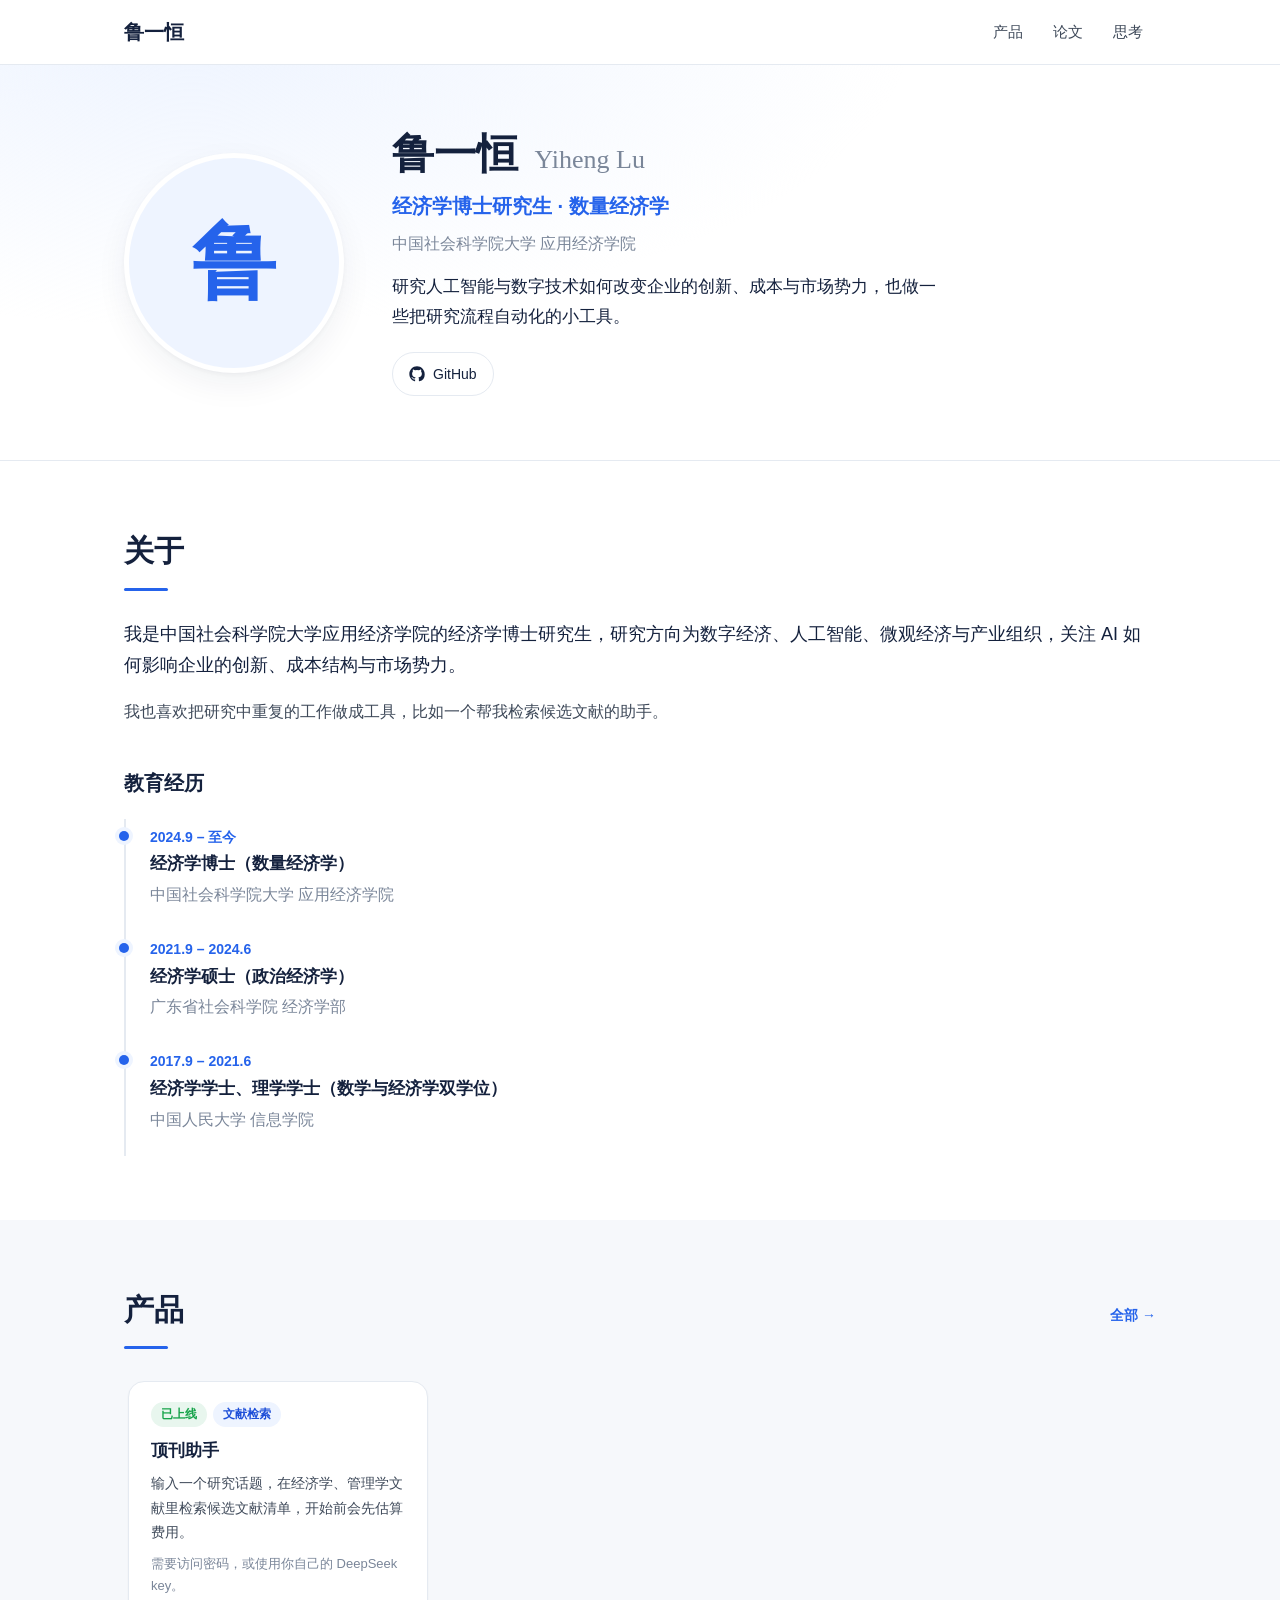
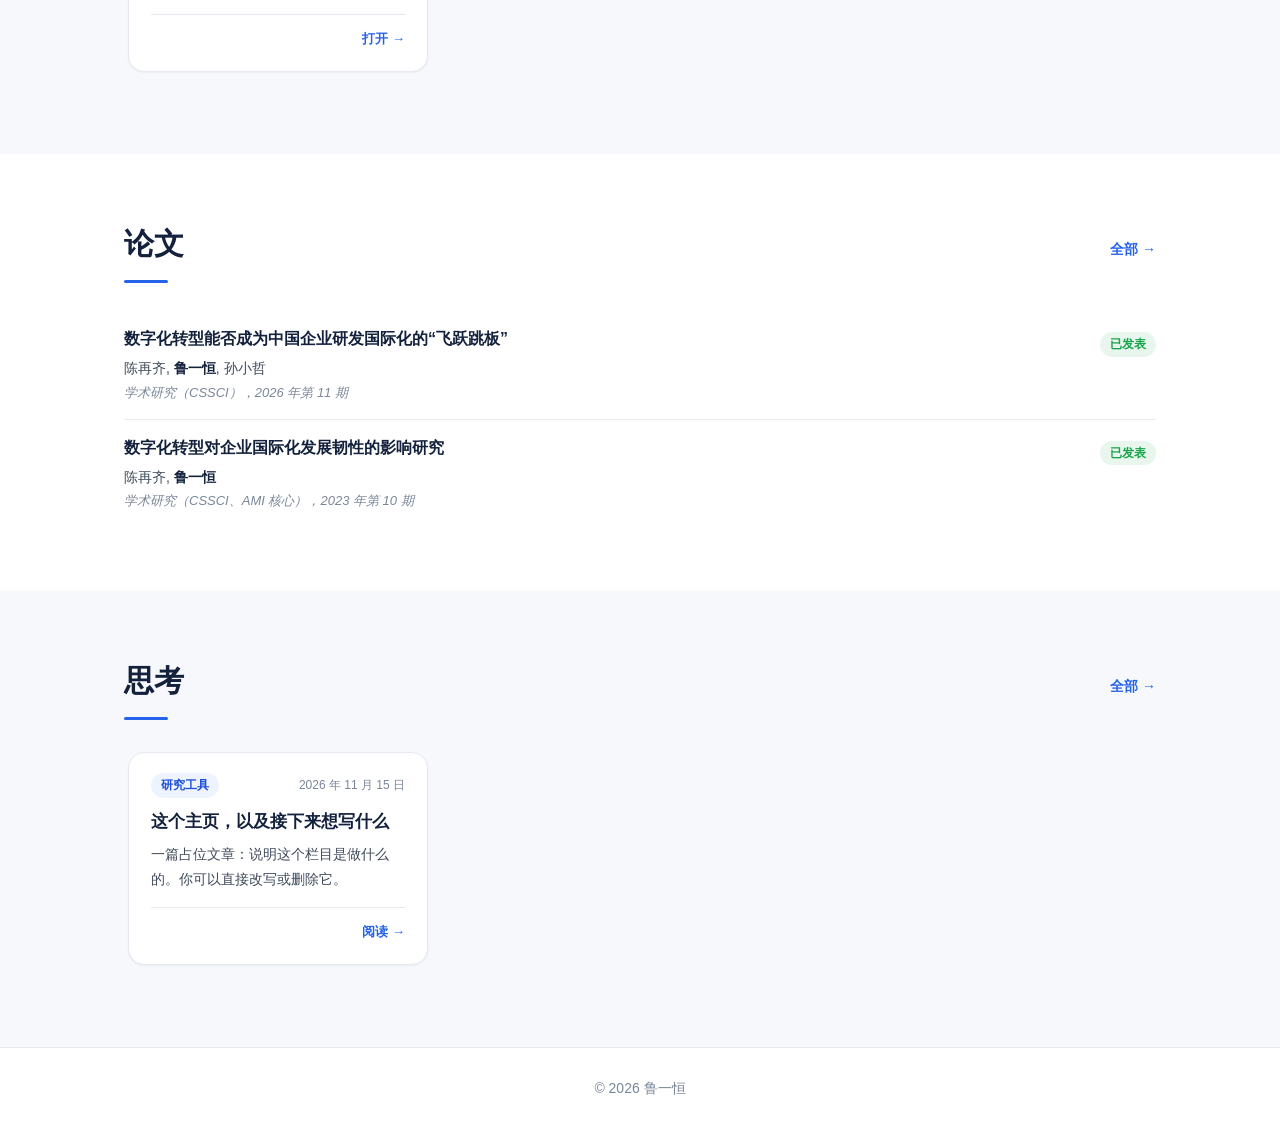
==== index.html @ abc566b1 "个人主页初版：首页、产品、论文、思考 - 纯静态站点（HTML + JS 数据文件 + 自写样式），不依赖外部 CDN - 内容在 content/*.js，正文在 content/posts/*.m" ====
<!DOCTYPE html>
<html lang="zh-CN">
<head>
  <meta charset="UTF-8">
  <meta name="viewport" content="width=device-width, initial-scale=1.0">
  <meta name="description" content="鲁一恒（Yiheng Lu）的个人主页：经济学博士研究生，研究数字经济、人工智能与产业组织。">
  <meta name="author" content="鲁一恒">
  <!-- 草稿期间不让搜索引擎收录。定稿、想被搜到时，删掉下面这一行 -->
  <meta name="robots" content="noindex">
  <title>鲁一恒 | 经济学博士研究生</title>
  <link rel="icon" href="data:image/svg+xml,%3Csvg xmlns='http://www.w3.org/2000/svg' viewBox='0 0 32 32'%3E%3Ccircle cx='16' cy='16' r='14' fill='%232563eb'/%3E%3Ccircle cx='16' cy='16' r='5' fill='%23ffffff'/%3E%3C/svg%3E">
  <link rel="stylesheet" href="assets/css/style.css">
</head>

<!-- ============================================================
     首页：只是一个"壳"，没有内容文字。要改内容请编辑：
       content/profile.js   姓名 / 简介 / 教育 / 链接
       content/products.js  产品
       content/publications.js  论文
       content/thinking.js  思考
     data-page="home"：告诉 pages.js 按首页渲染；data-root=""：本文件在仓库根目录
     ============================================================ -->
<body data-page="home" data-root="">

  <div id="site-header"></div>

  <section class="hero" id="top">
    <div class="container hero-inner" id="hero"></div>
  </section>

  <section class="section">
    <div class="container">
      <h2 class="section-title">关于</h2>
      <div id="bio"></div>
      <h3 class="sub-title">教育经历</h3>
      <div class="edu-list" id="education"></div>
    </div>
  </section>

  <section class="section section-alt">
    <div class="container">
      <div class="section-title-row">
        <h2 class="section-title">产品</h2>
        <a class="view-all" href="pages/products.html">全部 →</a>
      </div>
      <div class="hscroll" id="product-cards"></div>
    </div>
  </section>

  <section class="section">
    <div class="container">
      <div class="section-title-row">
        <h2 class="section-title">论文</h2>
        <a class="view-all" href="pages/publications.html">全部 →</a>
      </div>
      <ol class="pub-list" id="pub-preview"></ol>
    </div>
  </section>

  <section class="section section-alt">
    <div class="container">
      <div class="section-title-row">
        <h2 class="section-title">思考</h2>
        <a class="view-all" href="pages/thinking.html">全部 →</a>
      </div>
      <div class="hscroll" id="thinking-cards"></div>
    </div>
  </section>

  <div id="site-footer"></div>

  <!-- 顺序不能变：数据 → 公共逻辑 → 页面渲染 -->
  <script src="content/site.js"></script>
  <script src="content/profile.js"></script>
  <script src="content/products.js"></script>
  <script src="content/publications.js"></script>
  <script src="content/thinking.js"></script>
  <script src="assets/js/core.js"></script>
  <script src="assets/js/pages.js"></script>
</body>
</html>
---- assets/css/style.css ----
/* ==========================================================================
   assets/css/style.css —— 全站样式
   --------------------------------------------------------------------------
   日常补内容不用改这个文件。想整体换肤，只改第 1 节 :root 里的变量。
   视觉参考：简洁学术个人主页（白底、深藏青标题、蓝色强调、圆角卡片、横向滑轨）。
   本文件为本站自行编写。

   目录
     1. 变量与基础    2. 导航栏    3. 首页顶部    4. 子页页头
     5. 教育时间线    6. 标签与提示 7. 横向滑轨卡片  8. 论文列表
     9. Thinking 列表 10. 文章正文  11. 页脚       12. 响应式
   ========================================================================== */

/* 1. 变量与基础 ------------------------------------------------------------ */
:root {
  --bg: #ffffff;
  --bg-alt: #f6f8fb;
  --text: #3f4a5a;
  --heading: #14213d;
  --muted: #7a8699;
  --accent: #2563eb;
  --accent-dark: #1d4ed8;
  --accent-soft: #eef4ff;
  --border: #e5eaf1;
  --card: #ffffff;
  --green: #16a34a;  --green-soft: #e8f6ee;
  --amber: #d97706;  --amber-soft: #fef3e2;
  --slate: #475569;  --slate-soft: #eef2f7;

  --radius: 14px;
  --shadow-sm: 0 1px 2px rgba(20, 33, 61, .05);
  --shadow: 0 2px 4px rgba(20, 33, 61, .04), 0 12px 32px rgba(20, 33, 61, .06);

  --font-sans: -apple-system, BlinkMacSystemFont, "Segoe UI", "PingFang SC", "Hiragino Sans GB",
               "Microsoft YaHei", Roboto, Helvetica, Arial, sans-serif;
  --font-serif: Georgia, "Times New Roman", "Songti SC", "Noto Serif CJK SC", SimSun, serif;
  --font-mono: ui-monospace, SFMono-Regular, Menlo, Consolas, monospace;
  color-scheme: light;
}

@media (prefers-color-scheme: dark) {
  :root {
    --bg: #0e1424;
    --bg-alt: #121a2e;
    --text: #b6c0d1;
    --heading: #eaf0fb;
    --muted: #8593a8;
    --accent: #6ea0ff;
    --accent-dark: #8db4ff;
    --accent-soft: #16223d;
    --border: #232e47;
    --card: #141c31;
    --green: #4ade80;  --green-soft: #12301f;
    --amber: #fbbf24;  --amber-soft: #33270f;
    --slate: #a8b4c6;  --slate-soft: #1b2438;
    --shadow-sm: 0 1px 2px rgba(0, 0, 0, .3);
    --shadow: 0 2px 4px rgba(0, 0, 0, .25), 0 12px 32px rgba(0, 0, 0, .35);
    color-scheme: dark;
  }
}

* { box-sizing: border-box; }
html { scroll-behavior: smooth; }
body {
  margin: 0;
  font-family: var(--font-sans);
  font-size: 16px;
  line-height: 1.75;
  color: var(--text);
  background: var(--bg);
  -webkit-font-smoothing: antialiased;
}
.container { max-width: 1080px; margin: 0 auto; padding: 0 24px; }
.section { padding: 64px 0; }
.section-alt { background: var(--bg-alt); }

.section-title {
  font-family: var(--font-serif);
  font-size: 30px; font-weight: 700;
  color: var(--heading);
  margin: 0 0 28px;
}
.section-title::after {
  content: ""; display: block;
  width: 44px; height: 3px; margin-top: 10px;
  background: var(--accent); border-radius: 2px;
}
.section-title-row { display: flex; align-items: baseline; justify-content: space-between; gap: 16px; }
.view-all { flex-shrink: 0; font-size: 14px; font-weight: 600; }
.sub-title { font-size: 20px; color: var(--heading); margin: 40px 0 18px; }
.sub-title:first-child { margin-top: 0; }
.lead { font-size: 18px; color: var(--heading); margin: 0 0 16px; }
.muted { color: var(--muted); }
a { color: var(--accent); text-decoration: none; }
a:hover { text-decoration: underline; }
img { max-width: 100%; }
.back-link { margin: 32px 0 0; font-size: 15px; }

/* 2. 导航栏 ---------------------------------------------------------------- */
.nav {
  position: sticky; top: 0; z-index: 100;
  background: color-mix(in srgb, var(--bg) 88%, transparent);
  backdrop-filter: blur(10px); -webkit-backdrop-filter: blur(10px);
  border-bottom: 1px solid var(--border);
}
.nav-inner { display: flex; align-items: center; justify-content: space-between; height: 64px; }
.nav-brand { font-family: var(--font-serif); font-size: 20px; font-weight: 700; color: var(--heading); }
.nav-brand:hover { color: var(--accent); text-decoration: none; }
.nav-menu { display: flex; gap: 4px; }
.nav-link { padding: 8px 13px; border-radius: 8px; color: var(--text); font-size: 15px; }
.nav-link:hover, .nav-link.active { color: var(--accent); background: var(--accent-soft); text-decoration: none; }
.nav-link.active { font-weight: 600; }
.nav-toggle { display: none; flex-direction: column; gap: 5px; background: none; border: none; cursor: pointer; padding: 6px; }
.nav-toggle span { width: 24px; height: 2px; background: var(--heading); border-radius: 2px; }

/* 3. 首页顶部 -------------------------------------------------------------- */
.hero {
  padding: 64px 0;
  background: radial-gradient(1200px 500px at 15% -10%, var(--accent-soft) 0%, transparent 60%), var(--bg);
  border-bottom: 1px solid var(--border);
}
.hero-inner { display: flex; align-items: center; gap: 48px; }
.hero-photo { flex-shrink: 0; }
.hero-photo img, .hero-photo .avatar {
  width: 220px; height: 220px; object-fit: cover; border-radius: 50%;
  border: 5px solid var(--card); box-shadow: var(--shadow);
}
/* 没有照片时的占位头像：显示姓名首字 */
.hero-photo .avatar {
  display: grid; place-items: center;
  font-family: var(--font-serif); font-size: 84px; font-weight: 700;
  color: var(--accent); background: var(--accent-soft);
}
.hero-text h1 { margin: 0; font-family: var(--font-serif); font-size: 42px; color: var(--heading); line-height: 1.2; }
.hero-zh { font-size: 26px; color: var(--muted); font-weight: 400; margin-left: 6px; }
.hero-role { margin: 10px 0 0; font-size: 20px; color: var(--accent); font-weight: 600; }
.hero-affil { margin: 6px 0 0; color: var(--muted); }
.hero-tagline { margin: 14px 0 20px; font-size: 17px; color: var(--heading); max-width: 560px; }
.hero-links { display: flex; flex-wrap: wrap; gap: 10px; }
.hero-link {
  display: inline-flex; align-items: center; gap: 8px;
  padding: 9px 16px;
  border: 1px solid var(--border); border-radius: 999px;
  color: var(--heading); background: var(--card);
  font-size: 14px; font-weight: 500;
  transition: all .15s ease;
}
.hero-link svg { width: 16px; height: 16px; fill: currentColor; }
.hero-link:hover { border-color: var(--accent); color: var(--accent); background: var(--accent-soft); text-decoration: none; transform: translateY(-1px); }

/* 4. 子页页头 -------------------------------------------------------------- */
.page-header {
  padding: 52px 0 40px;
  background: radial-gradient(1100px 420px at 20% -20%, var(--accent-soft) 0%, transparent 60%), var(--bg-alt);
  border-bottom: 1px solid var(--border);
}
.page-header h1 { margin: 0; font-family: var(--font-serif); font-size: 38px; color: var(--heading); line-height: 1.2; }
.page-desc { margin: 12px 0 0; font-size: 17px; color: var(--muted); max-width: 680px; }
.page-tags { display: flex; flex-wrap: wrap; gap: 8px; margin: 0 0 14px; }

/* 5. 教育时间线 ------------------------------------------------------------ */
.edu-list { border-left: 2px solid var(--border); padding-left: 24px; }
.edu-item { position: relative; padding: 6px 0 22px; }
.edu-item::before {
  content: ""; position: absolute; left: -31px; top: 12px;
  width: 10px; height: 10px; background: var(--accent); border-radius: 50%;
  box-shadow: 0 0 0 4px var(--accent-soft);
}
.edu-date { font-size: 14px; color: var(--accent); font-weight: 600; }
.edu-body strong { color: var(--heading); font-size: 17px; }
.edu-body p { margin: 2px 0 0; color: var(--muted); }

/* 6. 标签与提示 ------------------------------------------------------------ */
.tag {
  display: inline-block; padding: 2px 10px;
  font-size: 12px; font-weight: 600; line-height: 1.7; white-space: nowrap;
  color: var(--accent-dark); background: var(--accent-soft); border-radius: 999px;
}
.tag-amber { color: var(--amber); background: var(--amber-soft); }
.tag-green { color: var(--green); background: var(--green-soft); }
.tag-slate { color: var(--slate); background: var(--slate-soft); }
a.tag:hover { text-decoration: none; filter: brightness(.95); }
.notice {
  margin: 20px 0; padding: 14px 18px;
  border: 1px solid var(--border); border-left: 4px solid var(--amber); border-radius: 8px;
  background: var(--card); font-size: 14.5px;
}
.notice code { font-family: var(--font-mono); font-size: 13px; background: var(--bg-alt); padding: 1px 5px; border-radius: 4px; }
.placeholder {
  margin: 20px 0; padding: 24px;
  border: 1px dashed var(--border); border-radius: var(--radius);
  color: var(--muted); text-align: center; font-size: 15px;
}

/* 7. 横向滑轨 + 卡片 ------------------------------------------------------- */
.hscroll {
  display: flex; gap: 18px; overflow-x: auto; scroll-snap-type: x mandatory;
  padding: 4px 4px 18px; cursor: grab; -webkit-overflow-scrolling: touch;
}
.hscroll.dragging { cursor: grabbing; scroll-snap-type: none; }
.hscroll::-webkit-scrollbar { height: 10px; }
.hscroll::-webkit-scrollbar-track { background: var(--bg-alt); border-radius: 5px; }
.hscroll::-webkit-scrollbar-thumb { background: var(--border); border-radius: 5px; border: 2px solid var(--bg-alt); }
.hscroll::-webkit-scrollbar-thumb:hover { background: var(--accent); }

.slide-card {
  flex: 0 0 300px; scroll-snap-align: start;
  display: flex; flex-direction: column;
  background: var(--card); color: var(--text);
  border: 1px solid var(--border); border-radius: 16px;
  padding: 20px 22px; box-shadow: var(--shadow-sm);
  transition: transform .18s ease, box-shadow .18s ease, border-color .18s ease;
}
.slide-card:hover { transform: translateY(-4px); box-shadow: var(--shadow); border-color: var(--accent); text-decoration: none; }
.slide-card-top { display: flex; align-items: center; justify-content: space-between; gap: 10px; margin-bottom: 12px; }
.slide-card-top .tags { display: flex; gap: 6px; flex-wrap: wrap; }
.slide-date { font-size: 12px; color: var(--muted); white-space: nowrap; }
.slide-card h3 { margin: 0 0 8px; font-size: 17px; line-height: 1.45; color: var(--heading); }
.slide-desc { margin: 0; font-size: 14px; flex: 1; }
.slide-foot {
  margin-top: 16px; padding-top: 13px; border-top: 1px solid var(--border);
  display: flex; align-items: center; justify-content: space-between;
  font-size: 13px; color: var(--muted);
}
.slide-more { color: var(--accent); font-weight: 600; }

/* 8. 论文列表 -------------------------------------------------------------- */
.pub-list { list-style: none; margin: 0; padding: 0; }
.pub {
  display: flex; align-items: flex-start; justify-content: space-between; gap: 20px;
  padding: 14px 0; border-bottom: 1px solid var(--border);
}
.pub:last-child { border-bottom: none; }
.pub-main { flex: 1; min-width: 0; }
.pub-title { font-size: 16px; font-weight: 600; color: var(--heading); line-height: 1.45; }
a.pub-title:hover { color: var(--accent); }
.pub-authors { margin: 3px 0 1px; font-size: 14px; }
.pub-authors strong { color: var(--heading); }
.pub-venue { margin: 0; font-size: 13px; color: var(--muted); font-style: italic; }
.pub-summary { margin: 6px 0 0; font-size: 14px; color: var(--text); }
.pub-status { flex-shrink: 0; margin-top: 4px; }

/* 9. Thinking：标签筛选 + 论坛式列表 --------------------------------------- */
.filter-bar { display: flex; flex-wrap: wrap; align-items: center; gap: 8px; margin-bottom: 14px; }
.filter-label { font-size: 13px; color: var(--muted); margin-right: 4px; }
.chip {
  padding: 6px 14px; border: 1px solid var(--border); border-radius: 999px;
  background: var(--card); color: var(--text); font: inherit; font-size: 14px; font-weight: 500;
  cursor: pointer; transition: all .15s ease;
}
.chip:hover { border-color: var(--accent); color: var(--accent); }
.chip.active { background: var(--accent); border-color: var(--accent); color: #fff; }
.chip .count { font-size: 12px; opacity: .7; margin-left: 4px; }
.filter-desc { margin: 0 0 24px; font-size: 15px; color: var(--muted); min-height: 1.5em; }
.thread-list { display: flex; flex-direction: column; gap: 10px; }
.thread {
  display: flex; align-items: center; justify-content: space-between; gap: 24px;
  padding: 16px 20px; background: var(--card); color: var(--text);
  border: 1px solid var(--border); border-radius: 12px; box-shadow: var(--shadow-sm);
  transition: transform .15s ease, box-shadow .15s ease, border-color .15s ease;
}
.thread:hover { transform: translateY(-2px); box-shadow: var(--shadow); border-color: var(--accent); text-decoration: none; }
.thread-main { flex: 1; min-width: 0; }
.thread-title { margin: 0; font-size: 16.5px; font-weight: 600; color: var(--heading); line-height: 1.4; }
.thread-desc { margin: 4px 0 0; font-size: 14px; color: var(--muted); }
.thread-tags { display: flex; flex-wrap: wrap; gap: 6px; margin-top: 8px; }
.thread-meta { flex-shrink: 0; display: flex; flex-direction: column; align-items: flex-end; gap: 4px; }
.thread-date { font-size: 12px; color: var(--muted); }

/* 产品卡片的"状态点" */
.status-dot { display: inline-flex; align-items: center; gap: 6px; font-size: 12.5px; color: var(--muted); }
.status-dot::before { content: ""; width: 8px; height: 8px; border-radius: 50%; background: var(--muted); }
.status-dot.live::before { background: var(--green); box-shadow: 0 0 0 3px var(--green-soft); }

/* 10. 文章正文（Markdown 渲染结果） ---------------------------------------- */
.container-narrow { max-width: 820px; }
.post-meta { display: flex; flex-wrap: wrap; gap: 6px 18px; margin: 14px 0 0; font-size: 14px; color: var(--muted); }
.prose { font-size: 16.5px; line-height: 1.85; }
.prose > :first-child { margin-top: 0; }
.prose h2 { font-family: var(--font-serif); font-size: 26px; color: var(--heading); margin: 44px 0 14px; line-height: 1.3; }
.prose h3 { font-size: 20px; color: var(--heading); margin: 32px 0 10px; }
.prose p { margin: 0 0 18px; }
.prose ul, .prose ol { margin: 0 0 18px; padding-left: 26px; }
.prose li { margin-bottom: 6px; }
.prose blockquote {
  margin: 20px 0; padding: 10px 20px; border-left: 4px solid var(--accent);
  background: var(--bg-alt); color: var(--heading); border-radius: 0 8px 8px 0;
}
.prose blockquote p:last-child { margin-bottom: 0; }
.prose code { font-family: var(--font-mono); font-size: 14px; background: var(--bg-alt); padding: 2px 6px; border-radius: 4px; }
.prose pre { background: #0f172a; color: #e2e8f0; padding: 16px 20px; border-radius: 10px; overflow-x: auto; font-size: 14px; line-height: 1.6; }
.prose pre code { background: none; color: inherit; padding: 0; }
.prose img { display: block; max-width: 100%; height: auto; margin: 24px auto; border-radius: 10px; box-shadow: var(--shadow-sm); }
.prose table { border-collapse: collapse; width: 100%; margin: 20px 0; font-size: 15px; display: block; overflow-x: auto; }
.prose th, .prose td { border: 1px solid var(--border); padding: 8px 12px; text-align: left; }
.prose th { background: var(--bg-alt); color: var(--heading); }
.prose hr { border: none; border-top: 1px solid var(--border); margin: 36px 0; }
.prose a { text-decoration: underline; text-decoration-color: color-mix(in srgb, var(--accent) 40%, transparent); }

/* 11. 页脚 ----------------------------------------------------------------- */
.footer { border-top: 1px solid var(--border); padding: 28px 0; text-align: center; color: var(--muted); font-size: 14px; }
.footer p { margin: 0; }
.footer a { color: var(--muted); }
.footer a:hover { color: var(--accent); }

/* 12. 响应式 --------------------------------------------------------------- */
@media (max-width: 860px) {
  .hero-inner { flex-direction: column; text-align: center; gap: 28px; }
  .hero-links { justify-content: center; }
  .hero-tagline { margin-left: auto; margin-right: auto; }
  .hero-text h1 { font-size: 34px; }
}
@media (max-width: 640px) {
  .section { padding: 52px 0; }
  .page-header { padding: 40px 0 32px; }
  .page-header h1 { font-size: 30px; }
  .nav-toggle { display: flex; }
  .nav-menu {
    position: absolute; top: 64px; left: 0; right: 0;
    flex-direction: column; background: var(--bg);
    border-bottom: 1px solid var(--border);
    padding: 10px 16px 16px; display: none;
  }
  .nav-menu.open { display: flex; }
  .nav-link { padding: 12px 10px; }
  .hero-photo img, .hero-photo .avatar { width: 170px; height: 170px; }
  .hero-photo .avatar { font-size: 64px; }
  .pub { flex-direction: column; gap: 8px; }
  .slide-card { flex-basis: 82vw; }
  .section-title-row { flex-wrap: wrap; }
  .thread { flex-direction: column; align-items: flex-start; gap: 8px; }
  .thread-meta { flex-direction: row; align-items: center; gap: 12px; }
  .prose { font-size: 16px; }
}
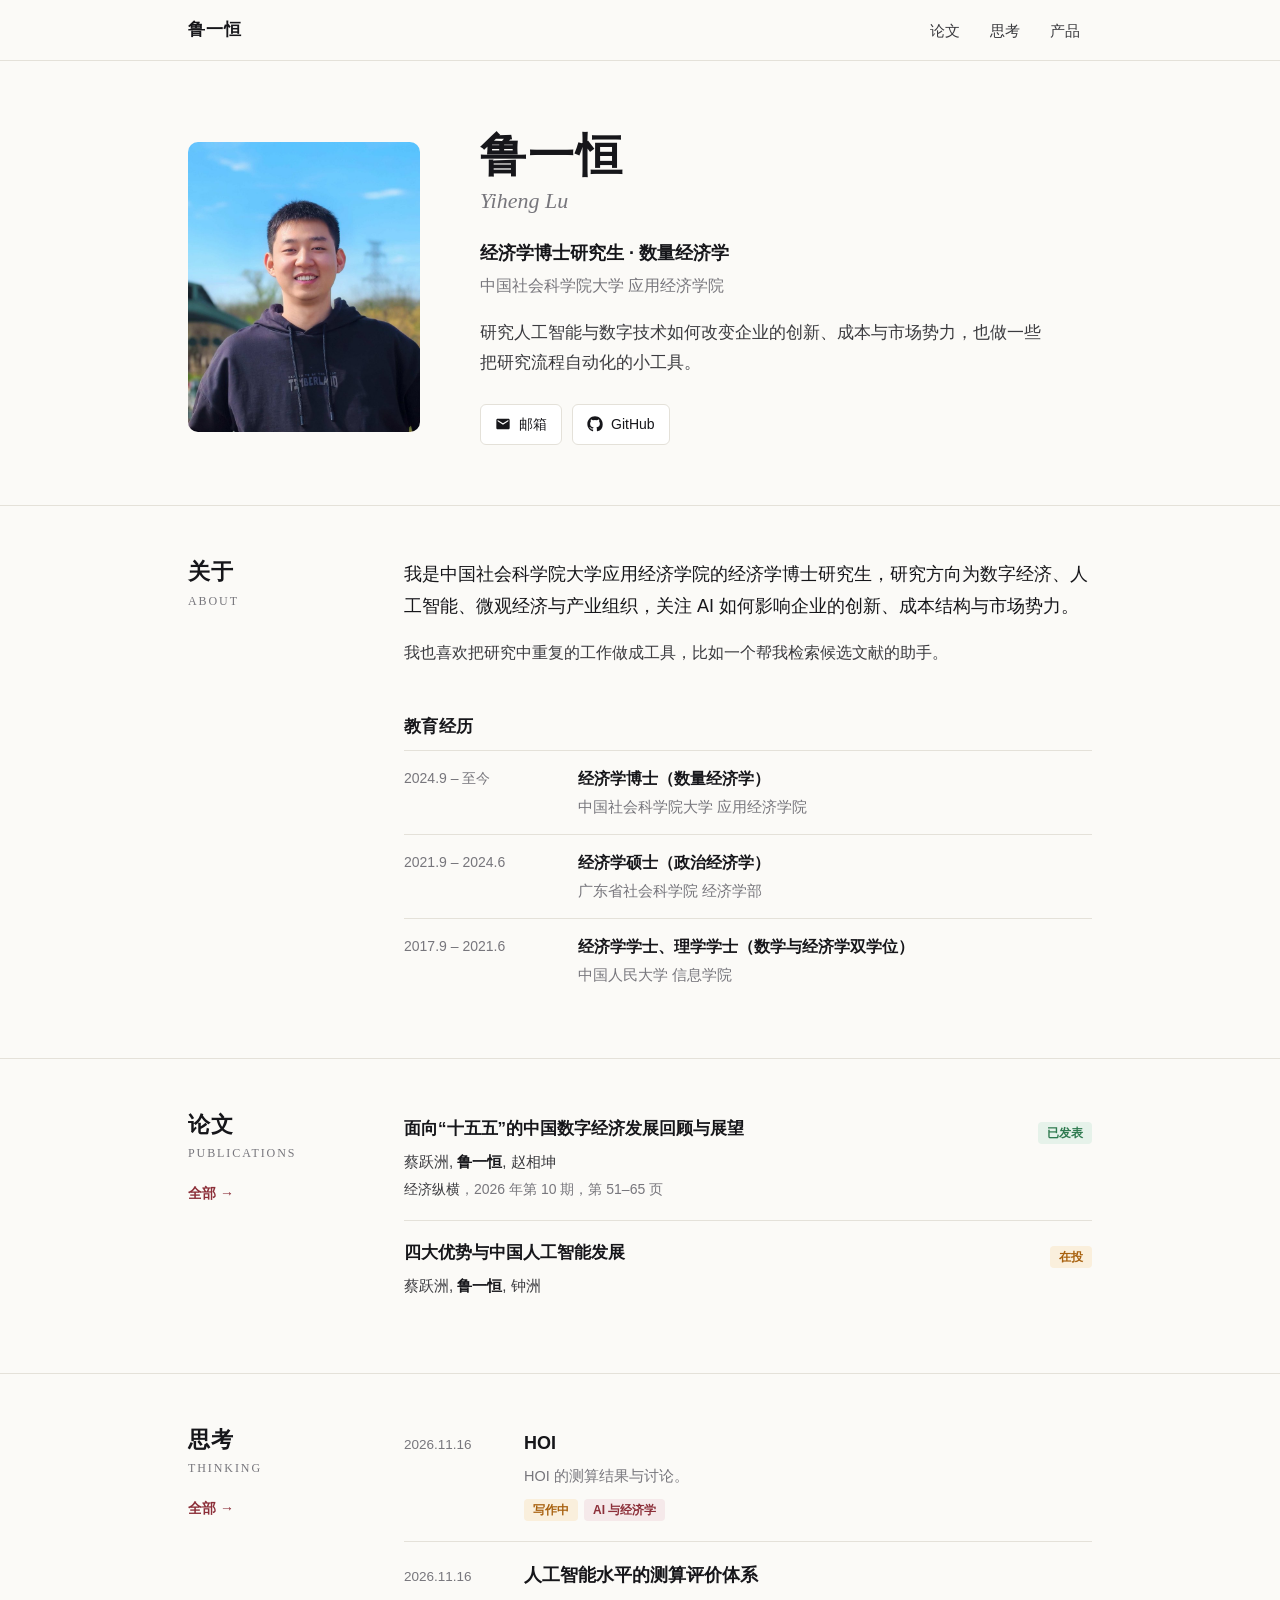
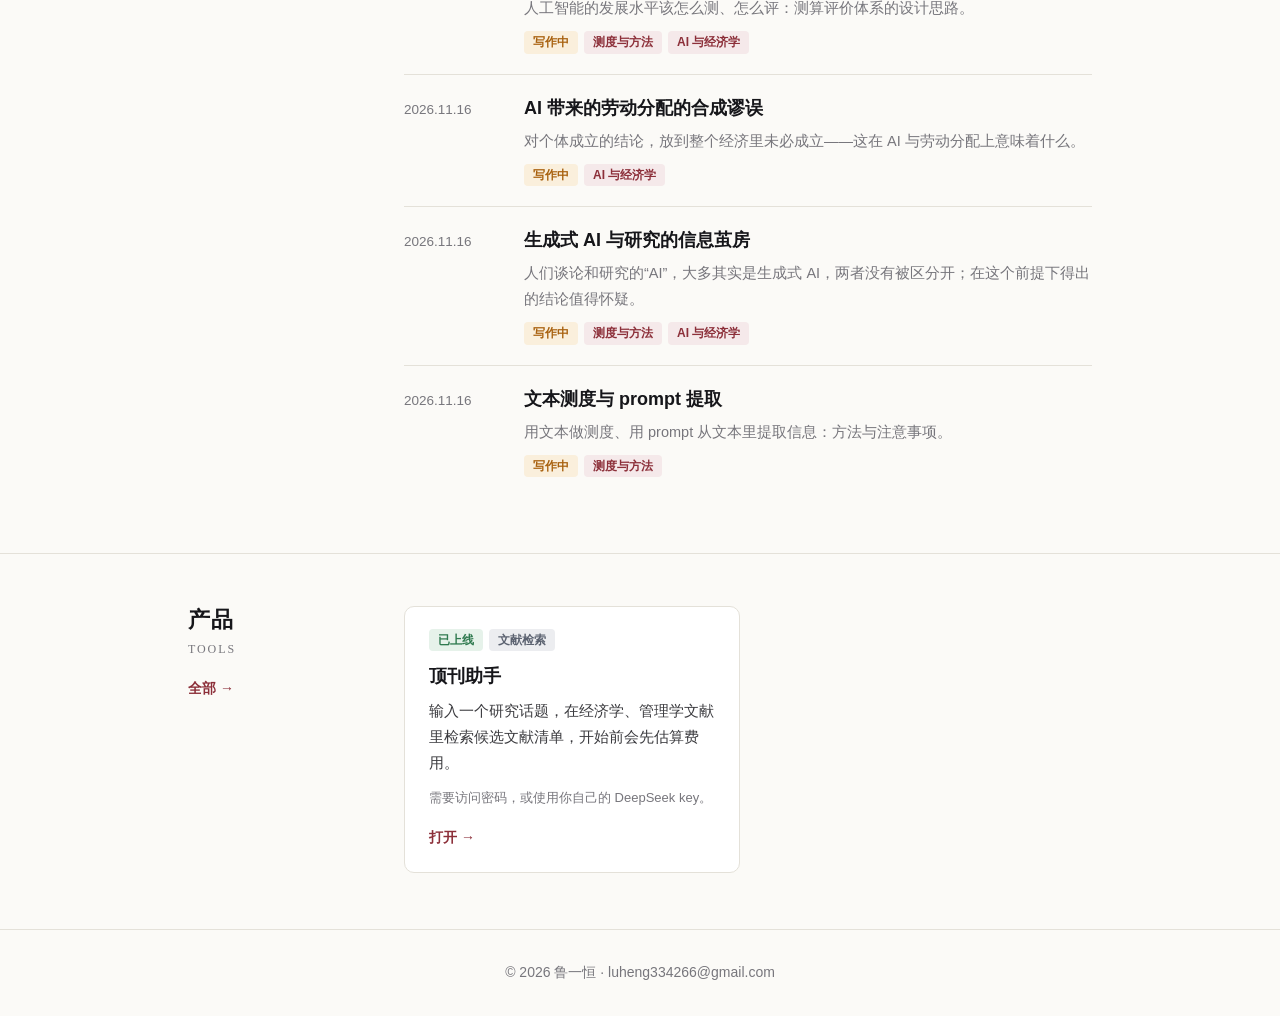
==== commit 4e1e6683: "主页改版：期刊式排版，更新论文与思考，加入照片和来信入口 - 样式重做：暖白底、酒红强调色、细线分隔、左标题右内容的版式 - 论文：换成《面向“十五五”的中国数字经济发展回顾与展望》，新增在投《四大优" ====
--- a/index.html
+++ b/index.html
@@ -8,16 +8,16 @@
   <!-- 草稿期间不让搜索引擎收录。定稿、想被搜到时，删掉下面这一行 -->
   <meta name="robots" content="noindex">
   <title>鲁一恒 | 经济学博士研究生</title>
-  <link rel="icon" href="data:image/svg+xml,%3Csvg xmlns='http://www.w3.org/2000/svg' viewBox='0 0 32 32'%3E%3Ccircle cx='16' cy='16' r='14' fill='%232563eb'/%3E%3Ccircle cx='16' cy='16' r='5' fill='%23ffffff'/%3E%3C/svg%3E">
+  <link rel="icon" href="data:image/svg+xml,%3Csvg xmlns='http://www.w3.org/2000/svg' viewBox='0 0 32 32'%3E%3Ccircle cx='16' cy='16' r='14' fill='%238c2f39'/%3E%3Ccircle cx='16' cy='16' r='5' fill='%23ffffff'/%3E%3C/svg%3E">
   <link rel="stylesheet" href="assets/css/style.css">
 </head>
 
 <!-- ============================================================
      首页：只是一个"壳"，没有内容文字。要改内容请编辑：
        content/profile.js   姓名 / 简介 / 教育 / 链接
-       content/products.js  产品
        content/publications.js  论文
        content/thinking.js  思考
+       content/products.js  产品
      data-page="home"：告诉 pages.js 按首页渲染；data-root=""：本文件在仓库根目录
      ============================================================ -->
 <body data-page="home" data-root="">
@@ -28,42 +28,51 @@
     <div class="container hero-inner" id="hero"></div>
   </section>
 
-  <section class="section">
-    <div class="container">
-      <h2 class="section-title">关于</h2>
-      <div id="bio"></div>
-      <h3 class="sub-title">教育经历</h3>
-      <div class="edu-list" id="education"></div>
+  <!-- 每个区块：左边小标题 + 右边内容（手机上叠成一栏）。调整区块顺序 = 调整下面 section 的先后 -->
+  <section class="block">
+    <div class="container block-grid">
+      <div class="block-head">
+        <h2 class="section-title">关于</h2>
+        <p class="section-sub">About</p>
+      </div>
+      <div class="block-body">
+        <div id="bio"></div>
+        <h3 class="sub-title">教育经历</h3>
+        <div class="edu-list" id="education"></div>
+      </div>
     </div>
   </section>
 
-  <section class="section section-alt">
-    <div class="container">
-      <div class="section-title-row">
-        <h2 class="section-title">产品</h2>
-        <a class="view-all" href="pages/products.html">全部 →</a>
+  <section class="block">
+    <div class="container block-grid">
+      <div class="block-head">
+        <h2 class="section-title">论文</h2>
+        <p class="section-sub">Publications</p>
+        <a class="view-all" href="pages/publications.html">全部 →</a>
       </div>
-      <div class="hscroll" id="product-cards"></div>
+      <ol class="block-body pub-list" id="pub-preview"></ol>
     </div>
   </section>
 
-  <section class="section">
-    <div class="container">
-      <div class="section-title-row">
-        <h2 class="section-title">论文</h2>
-        <a class="view-all" href="pages/publications.html">全部 →</a>
+  <section class="block">
+    <div class="container block-grid">
+      <div class="block-head">
+        <h2 class="section-title">思考</h2>
+        <p class="section-sub">Thinking</p>
+        <a class="view-all" href="pages/thinking.html">全部 →</a>
       </div>
-      <ol class="pub-list" id="pub-preview"></ol>
+      <div class="block-body thread-list" id="thinking-list"></div>
     </div>
   </section>
 
-  <section class="section section-alt">
-    <div class="container">
-      <div class="section-title-row">
-        <h2 class="section-title">思考</h2>
-        <a class="view-all" href="pages/thinking.html">全部 →</a>
+  <section class="block">
+    <div class="container block-grid">
+      <div class="block-head">
+        <h2 class="section-title">产品</h2>
+        <p class="section-sub">Tools</p>
+        <a class="view-all" href="pages/products.html">全部 →</a>
       </div>
-      <div class="hscroll" id="thinking-cards"></div>
+      <div class="block-body cards" id="product-cards"></div>
     </div>
   </section>
 
--- a/assets/css/style.css
+++ b/assets/css/style.css
@@ -2,59 +2,53 @@
    assets/css/style.css —— 全站样式
    --------------------------------------------------------------------------
    日常补内容不用改这个文件。想整体换肤，只改第 1 节 :root 里的变量。
-   视觉参考：简洁学术个人主页（白底、深藏青标题、蓝色强调、圆角卡片、横向滑轨）。
-   本文件为本站自行编写。
+   风格：学术期刊式排版——暖白纸色、墨色正文、一个酒红强调色，用细线分隔而不是阴影和卡片。
+   左侧小标题 + 右侧内容的两栏版式；手机上自动叠成一栏。本文件为本站自行编写。
 
    目录
-     1. 变量与基础    2. 导航栏    3. 首页顶部    4. 子页页头
-     5. 教育时间线    6. 标签与提示 7. 横向滑轨卡片  8. 论文列表
-     9. Thinking 列表 10. 文章正文  11. 页脚       12. 响应式
+     1. 变量与基础    2. 导航栏      3. 首页顶部    4. 区块与子页页头
+     5. 教育经历      6. 标签与提示  7. 论文列表    8. 思考列表
+     9. 产品卡片      10. 文章正文   11. 页脚       12. 响应式
    ========================================================================== */
 
 /* 1. 变量与基础 ------------------------------------------------------------ */
 :root {
-  --bg: #ffffff;
-  --bg-alt: #f6f8fb;
-  --text: #3f4a5a;
-  --heading: #14213d;
-  --muted: #7a8699;
-  --accent: #2563eb;
-  --accent-dark: #1d4ed8;
-  --accent-soft: #eef4ff;
-  --border: #e5eaf1;
+  --bg: #fbfaf7;
+  --bg-alt: #f2f0ea;
+  --text: #3b3b3f;
+  --heading: #16161a;
+  --muted: #77767c;
+  --accent: #8c2f39;
+  --accent-soft: #f5e9ea;
+  --border: #e4e1d9;
   --card: #ffffff;
-  --green: #16a34a;  --green-soft: #e8f6ee;
-  --amber: #d97706;  --amber-soft: #fef3e2;
-  --slate: #475569;  --slate-soft: #eef2f7;
-
-  --radius: 14px;
-  --shadow-sm: 0 1px 2px rgba(20, 33, 61, .05);
-  --shadow: 0 2px 4px rgba(20, 33, 61, .04), 0 12px 32px rgba(20, 33, 61, .06);
-
+  --green: #2f7a4f;  --green-soft: #e6f2ea;
+  --amber: #a8610f;  --amber-soft: #faefdc;
+  --slate: #5b6270;  --slate-soft: #ecedf0;
+
+  --radius: 10px;
   --font-sans: -apple-system, BlinkMacSystemFont, "Segoe UI", "PingFang SC", "Hiragino Sans GB",
                "Microsoft YaHei", Roboto, Helvetica, Arial, sans-serif;
-  --font-serif: Georgia, "Times New Roman", "Songti SC", "Noto Serif CJK SC", SimSun, serif;
+  /* 只用于英文名和小标题里的拉丁字母；中文仍走无衬线（Windows 上没有好看的免费宋体，不引外部字体） */
+  --font-latin: Georgia, "Times New Roman", serif;
   --font-mono: ui-monospace, SFMono-Regular, Menlo, Consolas, monospace;
   color-scheme: light;
 }
 
 @media (prefers-color-scheme: dark) {
   :root {
-    --bg: #0e1424;
-    --bg-alt: #121a2e;
-    --text: #b6c0d1;
-    --heading: #eaf0fb;
-    --muted: #8593a8;
-    --accent: #6ea0ff;
-    --accent-dark: #8db4ff;
-    --accent-soft: #16223d;
-    --border: #232e47;
-    --card: #141c31;
-    --green: #4ade80;  --green-soft: #12301f;
-    --amber: #fbbf24;  --amber-soft: #33270f;
-    --slate: #a8b4c6;  --slate-soft: #1b2438;
-    --shadow-sm: 0 1px 2px rgba(0, 0, 0, .3);
-    --shadow: 0 2px 4px rgba(0, 0, 0, .25), 0 12px 32px rgba(0, 0, 0, .35);
+    --bg: #141311;
+    --bg-alt: #1b1a17;
+    --text: #c4c1ba;
+    --heading: #f1eee8;
+    --muted: #8d8a83;
+    --accent: #e5909a;
+    --accent-soft: #2c1c1f;
+    --border: #2d2b27;
+    --card: #1a1917;
+    --green: #6fcf97;  --green-soft: #162a1e;
+    --amber: #f0b45c;  --amber-soft: #2e2412;
+    --slate: #aab0bc;  --slate-soft: #22242a;
     color-scheme: dark;
   }
 }
@@ -65,116 +59,99 @@
   margin: 0;
   font-family: var(--font-sans);
   font-size: 16px;
-  line-height: 1.75;
+  line-height: 1.8;
   color: var(--text);
   background: var(--bg);
   -webkit-font-smoothing: antialiased;
 }
-.container { max-width: 1080px; margin: 0 auto; padding: 0 24px; }
-.section { padding: 64px 0; }
-.section-alt { background: var(--bg-alt); }
-
-.section-title {
-  font-family: var(--font-serif);
-  font-size: 30px; font-weight: 700;
-  color: var(--heading);
-  margin: 0 0 28px;
-}
-.section-title::after {
-  content: ""; display: block;
-  width: 44px; height: 3px; margin-top: 10px;
-  background: var(--accent); border-radius: 2px;
-}
-.section-title-row { display: flex; align-items: baseline; justify-content: space-between; gap: 16px; }
-.view-all { flex-shrink: 0; font-size: 14px; font-weight: 600; }
-.sub-title { font-size: 20px; color: var(--heading); margin: 40px 0 18px; }
+::selection { background: var(--accent-soft); color: var(--heading); }
+:focus-visible { outline: 2px solid var(--accent); outline-offset: 2px; border-radius: 3px; }
+.container { max-width: 960px; margin: 0 auto; padding: 0 28px; }
+.container-narrow { max-width: 780px; }
+
+.sub-title { font-size: 17px; font-weight: 700; color: var(--heading); margin: 44px 0 6px; letter-spacing: .02em; }
 .sub-title:first-child { margin-top: 0; }
 .lead { font-size: 18px; color: var(--heading); margin: 0 0 16px; }
 .muted { color: var(--muted); }
 a { color: var(--accent); text-decoration: none; }
-a:hover { text-decoration: underline; }
+a:hover { text-decoration: underline; text-underline-offset: 3px; }
 img { max-width: 100%; }
-.back-link { margin: 32px 0 0; font-size: 15px; }
+.back-link { margin: 40px 0 0; font-size: 15px; }
 
 /* 2. 导航栏 ---------------------------------------------------------------- */
 .nav {
   position: sticky; top: 0; z-index: 100;
-  background: color-mix(in srgb, var(--bg) 88%, transparent);
-  backdrop-filter: blur(10px); -webkit-backdrop-filter: blur(10px);
+  background: color-mix(in srgb, var(--bg) 92%, transparent);
+  backdrop-filter: blur(8px); -webkit-backdrop-filter: blur(8px);
   border-bottom: 1px solid var(--border);
 }
-.nav-inner { display: flex; align-items: center; justify-content: space-between; height: 64px; }
-.nav-brand { font-family: var(--font-serif); font-size: 20px; font-weight: 700; color: var(--heading); }
+.nav-inner { display: flex; align-items: center; justify-content: space-between; height: 60px; }
+.nav-brand { font-size: 17px; font-weight: 700; color: var(--heading); letter-spacing: .06em; }
 .nav-brand:hover { color: var(--accent); text-decoration: none; }
-.nav-menu { display: flex; gap: 4px; }
-.nav-link { padding: 8px 13px; border-radius: 8px; color: var(--text); font-size: 15px; }
-.nav-link:hover, .nav-link.active { color: var(--accent); background: var(--accent-soft); text-decoration: none; }
-.nav-link.active { font-weight: 600; }
+.nav-menu { display: flex; gap: 6px; }
+.nav-link {
+  position: relative; display: flex; align-items: center; height: 60px; padding: 0 12px;
+  color: var(--text); font-size: 15px;
+}
+.nav-link:hover { color: var(--accent); text-decoration: none; }
+.nav-link.active { color: var(--heading); font-weight: 600; }
+.nav-link.active::after { content: ""; position: absolute; left: 12px; right: 12px; bottom: -1px; height: 2px; background: var(--accent); }
 .nav-toggle { display: none; flex-direction: column; gap: 5px; background: none; border: none; cursor: pointer; padding: 6px; }
-.nav-toggle span { width: 24px; height: 2px; background: var(--heading); border-radius: 2px; }
+.nav-toggle span { width: 22px; height: 2px; background: var(--heading); border-radius: 2px; }
 
 /* 3. 首页顶部 -------------------------------------------------------------- */
-.hero {
-  padding: 64px 0;
-  background: radial-gradient(1200px 500px at 15% -10%, var(--accent-soft) 0%, transparent 60%), var(--bg);
-  border-bottom: 1px solid var(--border);
-}
-.hero-inner { display: flex; align-items: center; gap: 48px; }
-.hero-photo { flex-shrink: 0; }
+.hero { padding: 68px 0 60px; }
+.hero-inner { display: grid; grid-template-columns: 232px minmax(0, 1fr); gap: 60px; align-items: center; }
 .hero-photo img, .hero-photo .avatar {
-  width: 220px; height: 220px; object-fit: cover; border-radius: 50%;
-  border: 5px solid var(--card); box-shadow: var(--shadow);
-}
-/* 没有照片时的占位头像：显示姓名首字 */
+  display: block; width: 232px; aspect-ratio: 4 / 5; border-radius: var(--radius);
+  object-fit: cover; object-position: center 25%;
+}
+/* 没有照片时的占位：显示姓名首字 */
 .hero-photo .avatar {
   display: grid; place-items: center;
-  font-family: var(--font-serif); font-size: 84px; font-weight: 700;
-  color: var(--accent); background: var(--accent-soft);
-}
-.hero-text h1 { margin: 0; font-family: var(--font-serif); font-size: 42px; color: var(--heading); line-height: 1.2; }
-.hero-zh { font-size: 26px; color: var(--muted); font-weight: 400; margin-left: 6px; }
-.hero-role { margin: 10px 0 0; font-size: 20px; color: var(--accent); font-weight: 600; }
-.hero-affil { margin: 6px 0 0; color: var(--muted); }
-.hero-tagline { margin: 14px 0 20px; font-size: 17px; color: var(--heading); max-width: 560px; }
+  font-size: 92px; font-weight: 700; color: var(--accent);
+  background: var(--bg-alt); border: 1px solid var(--border);
+}
+.hero-text h1 { margin: 0; font-size: 46px; font-weight: 800; line-height: 1.15; letter-spacing: .04em; color: var(--heading); }
+.hero-en { display: block; margin-top: 6px; font-family: var(--font-latin); font-style: italic; font-size: 22px; font-weight: 400; letter-spacing: 0; color: var(--muted); }
+.hero-role { margin: 24px 0 0; font-size: 18px; font-weight: 600; color: var(--heading); }
+.hero-affil { margin: 2px 0 0; color: var(--muted); }
+.hero-tagline { margin: 18px 0 26px; max-width: 34em; font-size: 16.5px; }
 .hero-links { display: flex; flex-wrap: wrap; gap: 10px; }
 .hero-link {
-  display: inline-flex; align-items: center; gap: 8px;
-  padding: 9px 16px;
-  border: 1px solid var(--border); border-radius: 999px;
-  color: var(--heading); background: var(--card);
-  font-size: 14px; font-weight: 500;
-  transition: all .15s ease;
+  display: inline-flex; align-items: center; gap: 8px; padding: 7px 14px;
+  border: 1px solid var(--border); border-radius: 6px;
+  color: var(--heading); background: var(--card); font-size: 14px; font-weight: 500;
+  transition: border-color .15s ease, color .15s ease;
 }
 .hero-link svg { width: 16px; height: 16px; fill: currentColor; }
-.hero-link:hover { border-color: var(--accent); color: var(--accent); background: var(--accent-soft); text-decoration: none; transform: translateY(-1px); }
-
-/* 4. 子页页头 -------------------------------------------------------------- */
-.page-header {
-  padding: 52px 0 40px;
-  background: radial-gradient(1100px 420px at 20% -20%, var(--accent-soft) 0%, transparent 60%), var(--bg-alt);
-  border-bottom: 1px solid var(--border);
-}
-.page-header h1 { margin: 0; font-family: var(--font-serif); font-size: 38px; color: var(--heading); line-height: 1.2; }
-.page-desc { margin: 12px 0 0; font-size: 17px; color: var(--muted); max-width: 680px; }
-.page-tags { display: flex; flex-wrap: wrap; gap: 8px; margin: 0 0 14px; }
-
-/* 5. 教育时间线 ------------------------------------------------------------ */
-.edu-list { border-left: 2px solid var(--border); padding-left: 24px; }
-.edu-item { position: relative; padding: 6px 0 22px; }
-.edu-item::before {
-  content: ""; position: absolute; left: -31px; top: 12px;
-  width: 10px; height: 10px; background: var(--accent); border-radius: 50%;
-  box-shadow: 0 0 0 4px var(--accent-soft);
-}
-.edu-date { font-size: 14px; color: var(--accent); font-weight: 600; }
-.edu-body strong { color: var(--heading); font-size: 17px; }
-.edu-body p { margin: 2px 0 0; color: var(--muted); }
+.hero-link:hover { border-color: var(--accent); color: var(--accent); text-decoration: none; }
+
+/* 4. 区块与子页页头 -------------------------------------------------------- */
+/* 区块 = 左边小标题 + 右边内容，细线分隔 */
+.block { padding: 52px 0 56px; border-top: 1px solid var(--border); }
+.block-grid { display: grid; grid-template-columns: 168px minmax(0, 1fr); column-gap: 48px; }
+.section-title { margin: 0; font-size: 22px; font-weight: 700; line-height: 1.3; letter-spacing: .03em; color: var(--heading); }
+.section-sub { margin: 4px 0 0; font-family: var(--font-latin); font-size: 12px; letter-spacing: .16em; text-transform: uppercase; color: var(--muted); }
+.view-all { display: inline-block; margin-top: 16px; font-size: 14px; font-weight: 600; }
+
+.page-header { padding: 64px 0 36px; }
+.page-header h1 { margin: 0; font-size: 36px; font-weight: 800; line-height: 1.25; letter-spacing: .02em; color: var(--heading); }
+.page-desc { margin: 12px 0 0; font-size: 17px; color: var(--muted); max-width: 640px; }
+.page-tags { display: flex; flex-wrap: wrap; gap: 8px; margin: 0 0 16px; }
+
+/* 5. 教育经历 -------------------------------------------------------------- */
+.edu-list { margin-top: 8px; }
+.edu-item { display: grid; grid-template-columns: 150px minmax(0, 1fr); gap: 24px; padding: 14px 0; border-top: 1px solid var(--border); }
+.edu-date { padding-top: 1px; font-size: 14px; color: var(--muted); font-variant-numeric: tabular-nums; }
+.edu-body strong { font-size: 16px; color: var(--heading); }
+.edu-body p { margin: 0; font-size: 14.5px; color: var(--muted); }
 
 /* 6. 标签与提示 ------------------------------------------------------------ */
 .tag {
-  display: inline-block; padding: 2px 10px;
+  display: inline-block; padding: 1px 9px;
   font-size: 12px; font-weight: 600; line-height: 1.7; white-space: nowrap;
-  color: var(--accent-dark); background: var(--accent-soft); border-radius: 999px;
+  color: var(--accent); background: var(--accent-soft); border-radius: 4px;
 }
 .tag-amber { color: var(--amber); background: var(--amber-soft); }
 .tag-green { color: var(--green); background: var(--green-soft); }
@@ -182,153 +159,127 @@
 a.tag:hover { text-decoration: none; filter: brightness(.95); }
 .notice {
   margin: 20px 0; padding: 14px 18px;
-  border: 1px solid var(--border); border-left: 4px solid var(--amber); border-radius: 8px;
+  border: 1px solid var(--border); border-left: 4px solid var(--amber); border-radius: 6px;
   background: var(--card); font-size: 14.5px;
 }
 .notice code { font-family: var(--font-mono); font-size: 13px; background: var(--bg-alt); padding: 1px 5px; border-radius: 4px; }
-.placeholder {
-  margin: 20px 0; padding: 24px;
-  border: 1px dashed var(--border); border-radius: var(--radius);
-  color: var(--muted); text-align: center; font-size: 15px;
-}
-
-/* 7. 横向滑轨 + 卡片 ------------------------------------------------------- */
-.hscroll {
-  display: flex; gap: 18px; overflow-x: auto; scroll-snap-type: x mandatory;
-  padding: 4px 4px 18px; cursor: grab; -webkit-overflow-scrolling: touch;
-}
-.hscroll.dragging { cursor: grabbing; scroll-snap-type: none; }
-.hscroll::-webkit-scrollbar { height: 10px; }
-.hscroll::-webkit-scrollbar-track { background: var(--bg-alt); border-radius: 5px; }
-.hscroll::-webkit-scrollbar-thumb { background: var(--border); border-radius: 5px; border: 2px solid var(--bg-alt); }
-.hscroll::-webkit-scrollbar-thumb:hover { background: var(--accent); }
-
-.slide-card {
-  flex: 0 0 300px; scroll-snap-align: start;
-  display: flex; flex-direction: column;
-  background: var(--card); color: var(--text);
-  border: 1px solid var(--border); border-radius: 16px;
-  padding: 20px 22px; box-shadow: var(--shadow-sm);
-  transition: transform .18s ease, box-shadow .18s ease, border-color .18s ease;
-}
-.slide-card:hover { transform: translateY(-4px); box-shadow: var(--shadow); border-color: var(--accent); text-decoration: none; }
-.slide-card-top { display: flex; align-items: center; justify-content: space-between; gap: 10px; margin-bottom: 12px; }
-.slide-card-top .tags { display: flex; gap: 6px; flex-wrap: wrap; }
-.slide-date { font-size: 12px; color: var(--muted); white-space: nowrap; }
-.slide-card h3 { margin: 0 0 8px; font-size: 17px; line-height: 1.45; color: var(--heading); }
-.slide-desc { margin: 0; font-size: 14px; flex: 1; }
-.slide-foot {
-  margin-top: 16px; padding-top: 13px; border-top: 1px solid var(--border);
-  display: flex; align-items: center; justify-content: space-between;
-  font-size: 13px; color: var(--muted);
-}
-.slide-more { color: var(--accent); font-weight: 600; }
-
-/* 8. 论文列表 -------------------------------------------------------------- */
+.placeholder { margin: 8px 0; padding: 28px; border: 1px dashed var(--border); border-radius: var(--radius); color: var(--muted); text-align: center; font-size: 15px; }
+
+/* 7. 论文列表 -------------------------------------------------------------- */
 .pub-list { list-style: none; margin: 0; padding: 0; }
-.pub {
-  display: flex; align-items: flex-start; justify-content: space-between; gap: 20px;
-  padding: 14px 0; border-bottom: 1px solid var(--border);
-}
-.pub:last-child { border-bottom: none; }
-.pub-main { flex: 1; min-width: 0; }
-.pub-title { font-size: 16px; font-weight: 600; color: var(--heading); line-height: 1.45; }
-a.pub-title:hover { color: var(--accent); }
-.pub-authors { margin: 3px 0 1px; font-size: 14px; }
+.pub { display: grid; grid-template-columns: minmax(0, 1fr) auto; gap: 6px 28px; padding: 18px 0; border-top: 1px solid var(--border); }
+.pub:first-child { border-top: none; padding-top: 4px; }
+.pub-title { font-size: 17px; font-weight: 600; color: var(--heading); line-height: 1.5; }
+a.pub-title:hover { color: var(--accent); text-decoration: none; }
+.pub-authors { margin: 4px 0 0; font-size: 15px; }
 .pub-authors strong { color: var(--heading); }
-.pub-venue { margin: 0; font-size: 13px; color: var(--muted); font-style: italic; }
-.pub-summary { margin: 6px 0 0; font-size: 14px; color: var(--text); }
-.pub-status { flex-shrink: 0; margin-top: 4px; }
-
-/* 9. Thinking：标签筛选 + 论坛式列表 --------------------------------------- */
+.pub-venue { margin: 2px 0 0; font-size: 14px; color: var(--muted); }
+.pub-venue em { font-style: normal; color: var(--text); }
+.pub-summary { margin: 8px 0 0; font-size: 14.5px; }
+.pub-status { margin-top: 3px; }
+
+/* 8. 思考：标签筛选 + 文章行 ----------------------------------------------- */
 .filter-bar { display: flex; flex-wrap: wrap; align-items: center; gap: 8px; margin-bottom: 14px; }
 .filter-label { font-size: 13px; color: var(--muted); margin-right: 4px; }
 .chip {
-  padding: 6px 14px; border: 1px solid var(--border); border-radius: 999px;
-  background: var(--card); color: var(--text); font: inherit; font-size: 14px; font-weight: 500;
-  cursor: pointer; transition: all .15s ease;
+  padding: 5px 14px; border: 1px solid var(--border); border-radius: 6px;
+  background: var(--card); color: var(--text); font: inherit; font-size: 14px;
+  cursor: pointer; transition: border-color .15s ease, color .15s ease;
 }
 .chip:hover { border-color: var(--accent); color: var(--accent); }
-.chip.active { background: var(--accent); border-color: var(--accent); color: #fff; }
-.chip .count { font-size: 12px; opacity: .7; margin-left: 4px; }
-.filter-desc { margin: 0 0 24px; font-size: 15px; color: var(--muted); min-height: 1.5em; }
-.thread-list { display: flex; flex-direction: column; gap: 10px; }
-.thread {
-  display: flex; align-items: center; justify-content: space-between; gap: 24px;
-  padding: 16px 20px; background: var(--card); color: var(--text);
-  border: 1px solid var(--border); border-radius: 12px; box-shadow: var(--shadow-sm);
-  transition: transform .15s ease, box-shadow .15s ease, border-color .15s ease;
-}
-.thread:hover { transform: translateY(-2px); box-shadow: var(--shadow); border-color: var(--accent); text-decoration: none; }
-.thread-main { flex: 1; min-width: 0; }
-.thread-title { margin: 0; font-size: 16.5px; font-weight: 600; color: var(--heading); line-height: 1.4; }
-.thread-desc { margin: 4px 0 0; font-size: 14px; color: var(--muted); }
-.thread-tags { display: flex; flex-wrap: wrap; gap: 6px; margin-top: 8px; }
-.thread-meta { flex-shrink: 0; display: flex; flex-direction: column; align-items: flex-end; gap: 4px; }
-.thread-date { font-size: 12px; color: var(--muted); }
-
-/* 产品卡片的"状态点" */
-.status-dot { display: inline-flex; align-items: center; gap: 6px; font-size: 12.5px; color: var(--muted); }
-.status-dot::before { content: ""; width: 8px; height: 8px; border-radius: 50%; background: var(--muted); }
-.status-dot.live::before { background: var(--green); box-shadow: 0 0 0 3px var(--green-soft); }
+.chip.active { background: var(--heading); border-color: var(--heading); color: var(--bg); }
+.chip .count { font-size: 12px; opacity: .6; margin-left: 5px; }
+.filter-desc { margin: 0 0 20px; font-size: 15px; color: var(--muted); min-height: 1.6em; }
+
+.thread-list { display: flex; flex-direction: column; }
+.thread { display: grid; grid-template-columns: 96px minmax(0, 1fr); gap: 24px; padding: 20px 0; border-top: 1px solid var(--border); color: var(--text); }
+.thread:first-child { border-top: none; padding-top: 4px; }
+.thread:hover { text-decoration: none; }
+.thread:hover .thread-title { color: var(--accent); }
+.thread-date { padding-top: 3px; font-size: 13.5px; color: var(--muted); font-variant-numeric: tabular-nums; }
+.thread-title { margin: 0; font-size: 18px; font-weight: 600; line-height: 1.5; color: var(--heading); transition: color .15s ease; }
+.thread-desc { margin: 6px 0 0; font-size: 14.5px; color: var(--muted); }
+.thread-tags { display: flex; flex-wrap: wrap; gap: 6px; margin-top: 10px; }
+
+/* 9. 产品卡片 -------------------------------------------------------------- */
+.cards { display: grid; grid-template-columns: repeat(auto-fill, minmax(280px, 1fr)); gap: 16px; }
+.card {
+  display: flex; flex-direction: column; padding: 22px 24px;
+  background: var(--card); color: var(--text);
+  border: 1px solid var(--border); border-radius: var(--radius);
+  transition: border-color .15s ease;
+}
+a.card:hover { border-color: var(--accent); text-decoration: none; }
+.card-top { display: flex; flex-wrap: wrap; gap: 6px; margin-bottom: 12px; }
+.card h3 { margin: 0 0 8px; font-size: 18px; line-height: 1.45; color: var(--heading); }
+.card-desc { margin: 0; font-size: 14.5px; flex: 1; }
+.card-note { margin: 10px 0 0; font-size: 13px; color: var(--muted); }
+.card-foot { margin-top: 16px; font-size: 14px; font-weight: 600; color: var(--accent); }
 
 /* 10. 文章正文（Markdown 渲染结果） ---------------------------------------- */
-.container-narrow { max-width: 820px; }
-.post-meta { display: flex; flex-wrap: wrap; gap: 6px 18px; margin: 14px 0 0; font-size: 14px; color: var(--muted); }
-.prose { font-size: 16.5px; line-height: 1.85; }
+.post-meta { margin: 14px 0 0; font-size: 14px; color: var(--muted); }
+.prose { font-size: 16.5px; line-height: 1.9; }
 .prose > :first-child { margin-top: 0; }
-.prose h2 { font-family: var(--font-serif); font-size: 26px; color: var(--heading); margin: 44px 0 14px; line-height: 1.3; }
-.prose h3 { font-size: 20px; color: var(--heading); margin: 32px 0 10px; }
+.prose h2 { font-size: 24px; font-weight: 700; color: var(--heading); margin: 48px 0 14px; line-height: 1.35; }
+.prose h3 { font-size: 19px; font-weight: 700; color: var(--heading); margin: 34px 0 10px; }
 .prose p { margin: 0 0 18px; }
 .prose ul, .prose ol { margin: 0 0 18px; padding-left: 26px; }
 .prose li { margin-bottom: 6px; }
 .prose blockquote {
-  margin: 20px 0; padding: 10px 20px; border-left: 4px solid var(--accent);
-  background: var(--bg-alt); color: var(--heading); border-radius: 0 8px 8px 0;
+  margin: 22px 0; padding: 8px 20px; border-left: 3px solid var(--accent);
+  background: var(--bg-alt); color: var(--heading); border-radius: 0 6px 6px 0;
 }
 .prose blockquote p:last-child { margin-bottom: 0; }
 .prose code { font-family: var(--font-mono); font-size: 14px; background: var(--bg-alt); padding: 2px 6px; border-radius: 4px; }
-.prose pre { background: #0f172a; color: #e2e8f0; padding: 16px 20px; border-radius: 10px; overflow-x: auto; font-size: 14px; line-height: 1.6; }
+.prose pre { background: #17161a; color: #e6e3dc; padding: 16px 20px; border-radius: 8px; overflow-x: auto; font-size: 14px; line-height: 1.6; }
 .prose pre code { background: none; color: inherit; padding: 0; }
-.prose img { display: block; max-width: 100%; height: auto; margin: 24px auto; border-radius: 10px; box-shadow: var(--shadow-sm); }
+.prose img { display: block; max-width: 100%; height: auto; margin: 24px auto; border-radius: 8px; }
 .prose table { border-collapse: collapse; width: 100%; margin: 20px 0; font-size: 15px; display: block; overflow-x: auto; }
 .prose th, .prose td { border: 1px solid var(--border); padding: 8px 12px; text-align: left; }
 .prose th { background: var(--bg-alt); color: var(--heading); }
 .prose hr { border: none; border-top: 1px solid var(--border); margin: 36px 0; }
-.prose a { text-decoration: underline; text-decoration-color: color-mix(in srgb, var(--accent) 40%, transparent); }
+.prose a { text-decoration: underline; text-underline-offset: 3px; text-decoration-color: color-mix(in srgb, var(--accent) 40%, transparent); }
+
+.feedback { margin: 48px 0 0; padding: 18px 22px; border: 1px solid var(--border); border-left: 3px solid var(--accent); border-radius: 6px; background: var(--card); font-size: 15px; }
+.feedback p { margin: 0; }
+.feedback p + p { margin-top: 2px; font-weight: 600; }
 
 /* 11. 页脚 ----------------------------------------------------------------- */
-.footer { border-top: 1px solid var(--border); padding: 28px 0; text-align: center; color: var(--muted); font-size: 14px; }
+.footer { border-top: 1px solid var(--border); padding: 30px 0; text-align: center; color: var(--muted); font-size: 14px; }
 .footer p { margin: 0; }
 .footer a { color: var(--muted); }
 .footer a:hover { color: var(--accent); }
 
 /* 12. 响应式 --------------------------------------------------------------- */
 @media (max-width: 860px) {
-  .hero-inner { flex-direction: column; text-align: center; gap: 28px; }
-  .hero-links { justify-content: center; }
-  .hero-tagline { margin-left: auto; margin-right: auto; }
-  .hero-text h1 { font-size: 34px; }
+  .hero { padding: 48px 0 44px; }
+  .hero-inner { grid-template-columns: 1fr; gap: 28px; }
+  .hero-photo img, .hero-photo .avatar { width: 176px; }
+  .hero-photo .avatar { font-size: 70px; }
+  .hero-text h1 { font-size: 38px; }
+  .block { padding: 40px 0 44px; }
+  .block-grid { grid-template-columns: 1fr; row-gap: 22px; }
+  .view-all { margin-top: 8px; }
 }
 @media (max-width: 640px) {
-  .section { padding: 52px 0; }
-  .page-header { padding: 40px 0 32px; }
+  .container { padding: 0 20px; }
+  .page-header { padding: 44px 0 28px; }
   .page-header h1 { font-size: 30px; }
   .nav-toggle { display: flex; }
   .nav-menu {
-    position: absolute; top: 64px; left: 0; right: 0;
-    flex-direction: column; background: var(--bg);
+    position: absolute; top: 60px; left: 0; right: 0;
+    flex-direction: column; gap: 0; background: var(--bg);
     border-bottom: 1px solid var(--border);
-    padding: 10px 16px 16px; display: none;
+    padding: 6px 20px 12px; display: none;
   }
   .nav-menu.open { display: flex; }
-  .nav-link { padding: 12px 10px; }
-  .hero-photo img, .hero-photo .avatar { width: 170px; height: 170px; }
-  .hero-photo .avatar { font-size: 64px; }
-  .pub { flex-direction: column; gap: 8px; }
-  .slide-card { flex-basis: 82vw; }
-  .section-title-row { flex-wrap: wrap; }
-  .thread { flex-direction: column; align-items: flex-start; gap: 8px; }
-  .thread-meta { flex-direction: row; align-items: center; gap: 12px; }
+  .nav-link { height: auto; padding: 12px 0; }
+  .nav-link.active::after { display: none; }
+  .nav-link.active { color: var(--accent); }
+  .edu-item { grid-template-columns: 1fr; gap: 0; }
+  .pub { grid-template-columns: 1fr; }
+  .pub-status { order: -1; margin: 0 0 4px; }
+  .thread { grid-template-columns: 1fr; gap: 4px; }
+  .thread-date { order: -1; padding: 0; }
   .prose { font-size: 16px; }
 }
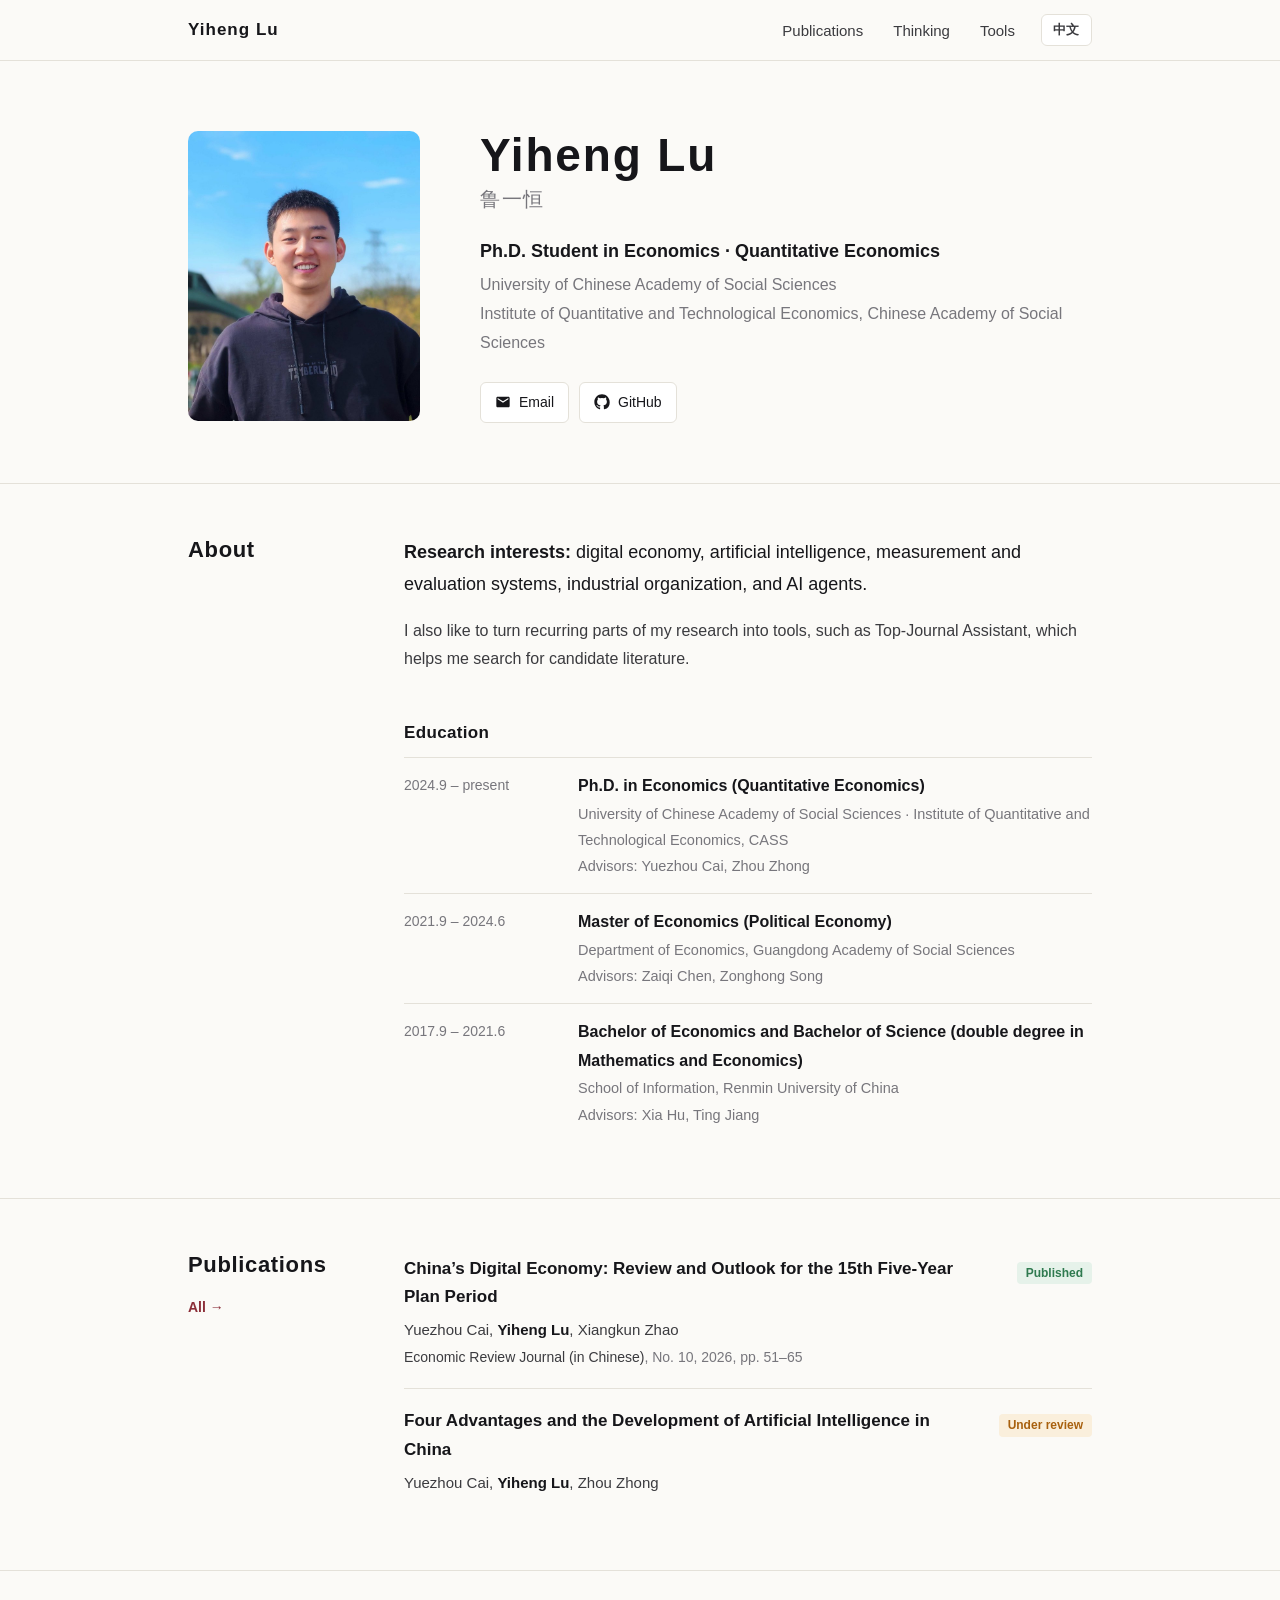
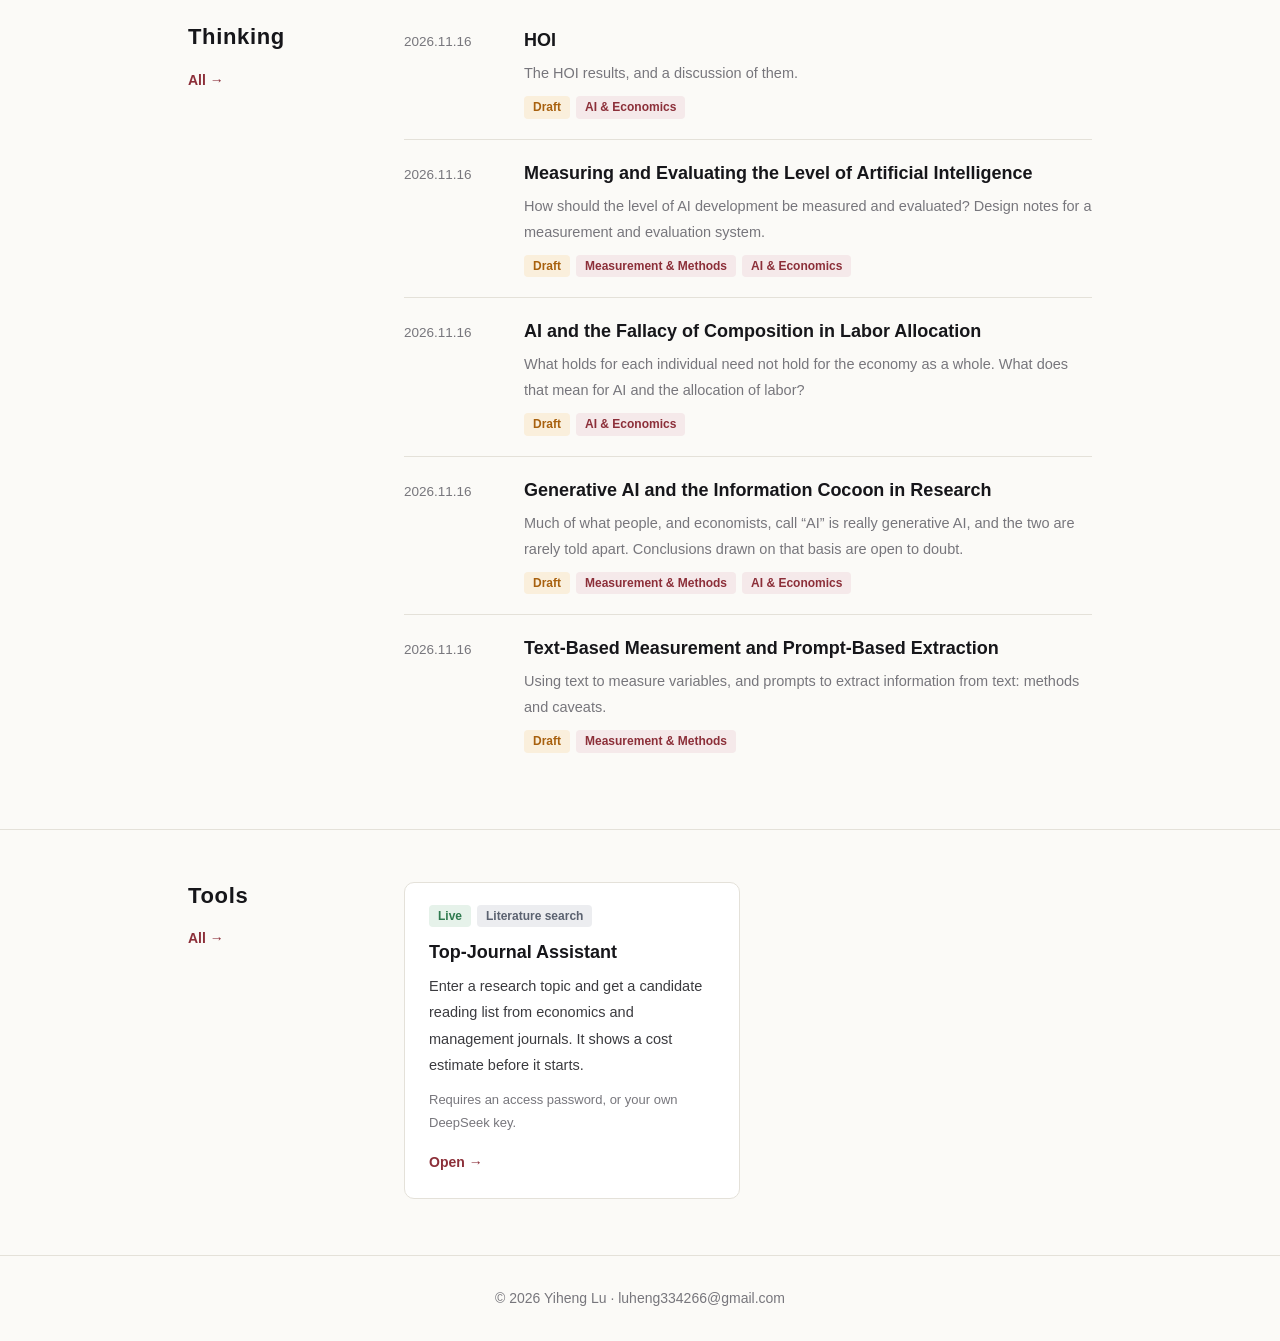
==== commit 19dbf6d6: "加入中英文双语版本，完善关于与教育经历 - 导航栏加 EN / 中文 切换：网址 ?lang= 优先，其次记住上次选择，再按浏览器语言；站内所有内容文件改为 { zh, en } 双语写法 - 思考正" ====
--- a/index.html
+++ b/index.html
@@ -32,12 +32,12 @@
   <section class="block">
     <div class="container block-grid">
       <div class="block-head">
-        <h2 class="section-title">关于</h2>
-        <p class="section-sub">About</p>
+        <h2 class="section-title" data-i18n="about">关于</h2>
+        <p class="section-sub" data-i18n="subAbout">About</p>
       </div>
       <div class="block-body">
         <div id="bio"></div>
-        <h3 class="sub-title">教育经历</h3>
+        <h3 class="sub-title" data-i18n="education">教育经历</h3>
         <div class="edu-list" id="education"></div>
       </div>
     </div>
@@ -46,9 +46,9 @@
   <section class="block">
     <div class="container block-grid">
       <div class="block-head">
-        <h2 class="section-title">论文</h2>
-        <p class="section-sub">Publications</p>
-        <a class="view-all" href="pages/publications.html">全部 →</a>
+        <h2 class="section-title" data-i18n="publications">论文</h2>
+        <p class="section-sub" data-i18n="subPublications">Publications</p>
+        <a class="view-all" href="pages/publications.html" data-i18n="viewAll">全部 →</a>
       </div>
       <ol class="block-body pub-list" id="pub-preview"></ol>
     </div>
@@ -57,9 +57,9 @@
   <section class="block">
     <div class="container block-grid">
       <div class="block-head">
-        <h2 class="section-title">思考</h2>
-        <p class="section-sub">Thinking</p>
-        <a class="view-all" href="pages/thinking.html">全部 →</a>
+        <h2 class="section-title" data-i18n="thinking">思考</h2>
+        <p class="section-sub" data-i18n="subThinking">Thinking</p>
+        <a class="view-all" href="pages/thinking.html" data-i18n="viewAll">全部 →</a>
       </div>
       <div class="block-body thread-list" id="thinking-list"></div>
     </div>
@@ -68,9 +68,9 @@
   <section class="block">
     <div class="container block-grid">
       <div class="block-head">
-        <h2 class="section-title">产品</h2>
-        <p class="section-sub">Tools</p>
-        <a class="view-all" href="pages/products.html">全部 →</a>
+        <h2 class="section-title" data-i18n="products">产品</h2>
+        <p class="section-sub" data-i18n="subProducts">Tools</p>
+        <a class="view-all" href="pages/products.html" data-i18n="viewAll">全部 →</a>
       </div>
       <div class="block-body cards" id="product-cards"></div>
     </div>
--- a/assets/css/style.css
+++ b/assets/css/style.css
@@ -88,7 +88,14 @@
 .nav-inner { display: flex; align-items: center; justify-content: space-between; height: 60px; }
 .nav-brand { font-size: 17px; font-weight: 700; color: var(--heading); letter-spacing: .06em; }
 .nav-brand:hover { color: var(--accent); text-decoration: none; }
+.nav-right { display: flex; align-items: center; gap: 6px; }
 .nav-menu { display: flex; gap: 6px; }
+.lang-switch {
+  margin-left: 8px; padding: 3px 11px; border: 1px solid var(--border); border-radius: 6px;
+  font-size: 13px; font-weight: 600; letter-spacing: .04em; color: var(--text); background: var(--card);
+  transition: border-color .15s ease, color .15s ease;
+}
+.lang-switch:hover { border-color: var(--accent); color: var(--accent); text-decoration: none; }
 .nav-link {
   position: relative; display: flex; align-items: center; height: 60px; padding: 0 12px;
   color: var(--text); font-size: 15px;
@@ -96,7 +103,7 @@
 .nav-link:hover { color: var(--accent); text-decoration: none; }
 .nav-link.active { color: var(--heading); font-weight: 600; }
 .nav-link.active::after { content: ""; position: absolute; left: 12px; right: 12px; bottom: -1px; height: 2px; background: var(--accent); }
-.nav-toggle { display: none; flex-direction: column; gap: 5px; background: none; border: none; cursor: pointer; padding: 6px; }
+.nav-toggle { display: none; margin-left: 4px; flex-direction: column; gap: 5px; background: none; border: none; cursor: pointer; padding: 6px; }
 .nav-toggle span { width: 22px; height: 2px; background: var(--heading); border-radius: 2px; }
 
 /* 3. 首页顶部 -------------------------------------------------------------- */
@@ -114,9 +121,10 @@
 }
 .hero-text h1 { margin: 0; font-size: 46px; font-weight: 800; line-height: 1.15; letter-spacing: .04em; color: var(--heading); }
 .hero-en { display: block; margin-top: 6px; font-family: var(--font-latin); font-style: italic; font-size: 22px; font-weight: 400; letter-spacing: 0; color: var(--muted); }
+.hero-en[lang="zh-CN"] { font-style: normal; font-family: var(--font-sans); letter-spacing: .08em; font-size: 20px; }
 .hero-role { margin: 24px 0 0; font-size: 18px; font-weight: 600; color: var(--heading); }
-.hero-affil { margin: 2px 0 0; color: var(--muted); }
-.hero-tagline { margin: 18px 0 26px; max-width: 34em; font-size: 16.5px; }
+.hero-affils { margin: 4px 0 24px; }
+.hero-affil { margin: 0; color: var(--muted); }
 .hero-links { display: flex; flex-wrap: wrap; gap: 10px; }
 .hero-link {
   display: inline-flex; align-items: center; gap: 8px; padding: 7px 14px;
@@ -132,6 +140,7 @@
 .block { padding: 52px 0 56px; border-top: 1px solid var(--border); }
 .block-grid { display: grid; grid-template-columns: 168px minmax(0, 1fr); column-gap: 48px; }
 .section-title { margin: 0; font-size: 22px; font-weight: 700; line-height: 1.3; letter-spacing: .03em; color: var(--heading); }
+.section-sub:empty { display: none; }
 .section-sub { margin: 4px 0 0; font-family: var(--font-latin); font-size: 12px; letter-spacing: .16em; text-transform: uppercase; color: var(--muted); }
 .view-all { display: inline-block; margin-top: 16px; font-size: 14px; font-weight: 600; }
 
